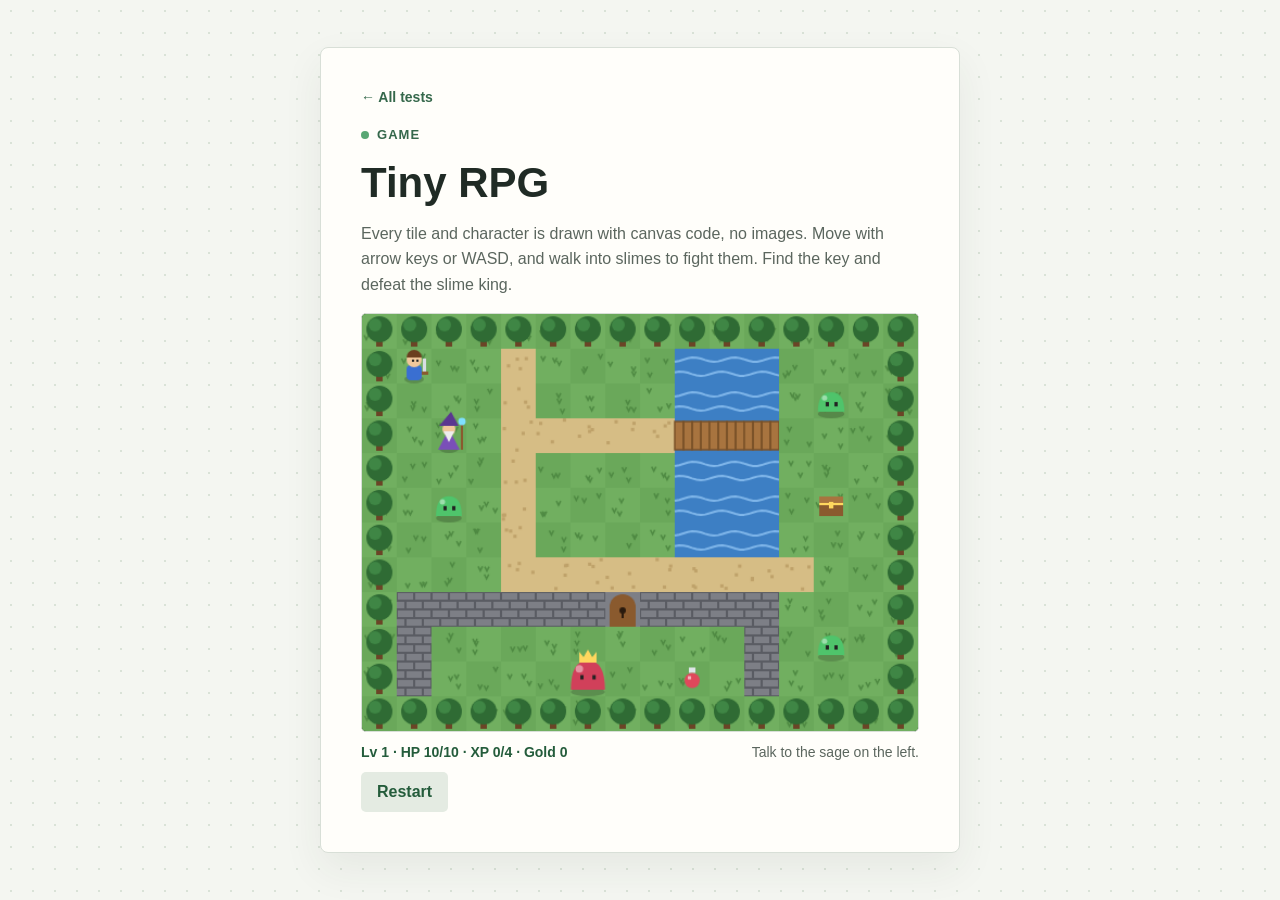
==== rpg/index.html @ cb792682 "test game" ====
<!doctype html>
<html lang="en">
<head>
  <meta charset="utf-8">
  <meta name="viewport" content="width=device-width, initial-scale=1">
  <meta name="theme-color" content="#f4f6f1">
  <title>Tiny RPG · Testing</title>
  <link rel="stylesheet" href="styles.css">
  <script src="script.js" defer></script>
</head>
<body>
  <main>
    <a class="back" href="../">← All tests</a>
    <br>
    <span class="status">Game</span>
    <h1>Tiny RPG</h1>
    <p>Every tile and character is drawn with canvas code, no images. Move with arrow keys or WASD, and walk into slimes to fight them. Find the key and defeat the slime king.</p>
    <canvas id="stage" width="512" height="384" aria-label="Top-down RPG game" tabindex="0"></canvas>
    <div class="hud" aria-live="polite">
      <span id="stats"></span>
      <span id="log"></span>
    </div>
    <div class="pad" aria-label="Movement controls">
      <button type="button" data-dir="up" aria-label="Up">▲</button>
      <button type="button" data-dir="left" aria-label="Left">◀</button>
      <button type="button" data-dir="down" aria-label="Down">▼</button>
      <button type="button" data-dir="right" aria-label="Right">▶</button>
    </div>
    <div class="row">
      <button id="restart" type="button" class="secondary">Restart</button>
    </div>
  </main>
</body>
</html>
---- rpg/styles.css ----
:root {
  color-scheme: light;
  font-family: "Trebuchet MS", sans-serif;
  background: #f4f6f1;
  color: #202b25;
}

* { box-sizing: border-box; }

body {
  min-height: 100vh;
  margin: 0;
  display: grid;
  place-items: center;
  padding: 24px;
  background-image: radial-gradient(#d9e2d7 1px, transparent 1px);
  background-size: 22px 22px;
}

main {
  width: min(100%, 640px);
  padding: 40px;
  border: 1px solid #d8dfd7;
  border-radius: 8px;
  background: #fffefa;
  box-shadow: 0 16px 40px #26392b12;
}

.back {
  display: inline-block;
  margin-bottom: 20px;
  color: #35684b;
  font-size: 14px;
  font-weight: 700;
  text-decoration: none;
}

.back:hover { text-decoration: underline; }

.status {
  display: inline-flex;
  align-items: center;
  gap: 8px;
  color: #35684b;
  font-size: 13px;
  font-weight: 700;
  text-transform: uppercase;
  letter-spacing: 0.08em;
}

.status::before {
  width: 8px;
  height: 8px;
  border-radius: 50%;
  background: #58a773;
  content: "";
}

h1 {
  margin: 18px 0 10px;
  font-size: clamp(30px, 7vw, 42px);
  line-height: 1.05;
}

p { color: #5b665e; line-height: 1.6; }

button {
  padding: 11px 16px;
  border: 0;
  border-radius: 5px;
  background: #245c3b;
  color: white;
  font: inherit;
  font-weight: 700;
  cursor: pointer;
}

button:hover { background: #19482d; }
button:focus-visible,
input:focus-visible,
textarea:focus-visible { outline: 3px solid #9dc9a8; outline-offset: 3px; }

button.secondary { background: #e4ebe2; color: #245c3b; }
button.secondary:hover { background: #d4dfd2; }

@media (max-width: 480px) {
  main { padding: 28px 24px; }
}

canvas {
  display: block;
  width: 100%;
  height: auto;
  margin-top: 16px;
  border: 1px solid #d8dfd7;
  border-radius: 5px;
  background: #1d2b22;
}
canvas:focus-visible { outline: 3px solid #9dc9a8; outline-offset: 3px; }
.hud {
  display: flex;
  flex-wrap: wrap;
  justify-content: space-between;
  gap: 8px;
  margin-top: 12px;
  font-size: 14px;
}
#stats { color: #245c3b; font-weight: 700; font-variant-numeric: tabular-nums; }
#log { color: #5b665e; }
.pad {
  display: grid;
  grid-template-columns: repeat(3, 52px);
  grid-template-areas: ". up ." "left down right";
  gap: 6px;
  justify-content: center;
  margin-top: 16px;
}
.pad button { padding: 12px 0; touch-action: manipulation; }
.pad [data-dir="up"] { grid-area: up; }
.pad [data-dir="left"] { grid-area: left; }
.pad [data-dir="down"] { grid-area: down; }
.pad [data-dir="right"] { grid-area: right; }
@media (hover: hover) and (pointer: fine) { .pad { display: none; } }
.row { display: flex; gap: 12px; margin-top: 12px; }
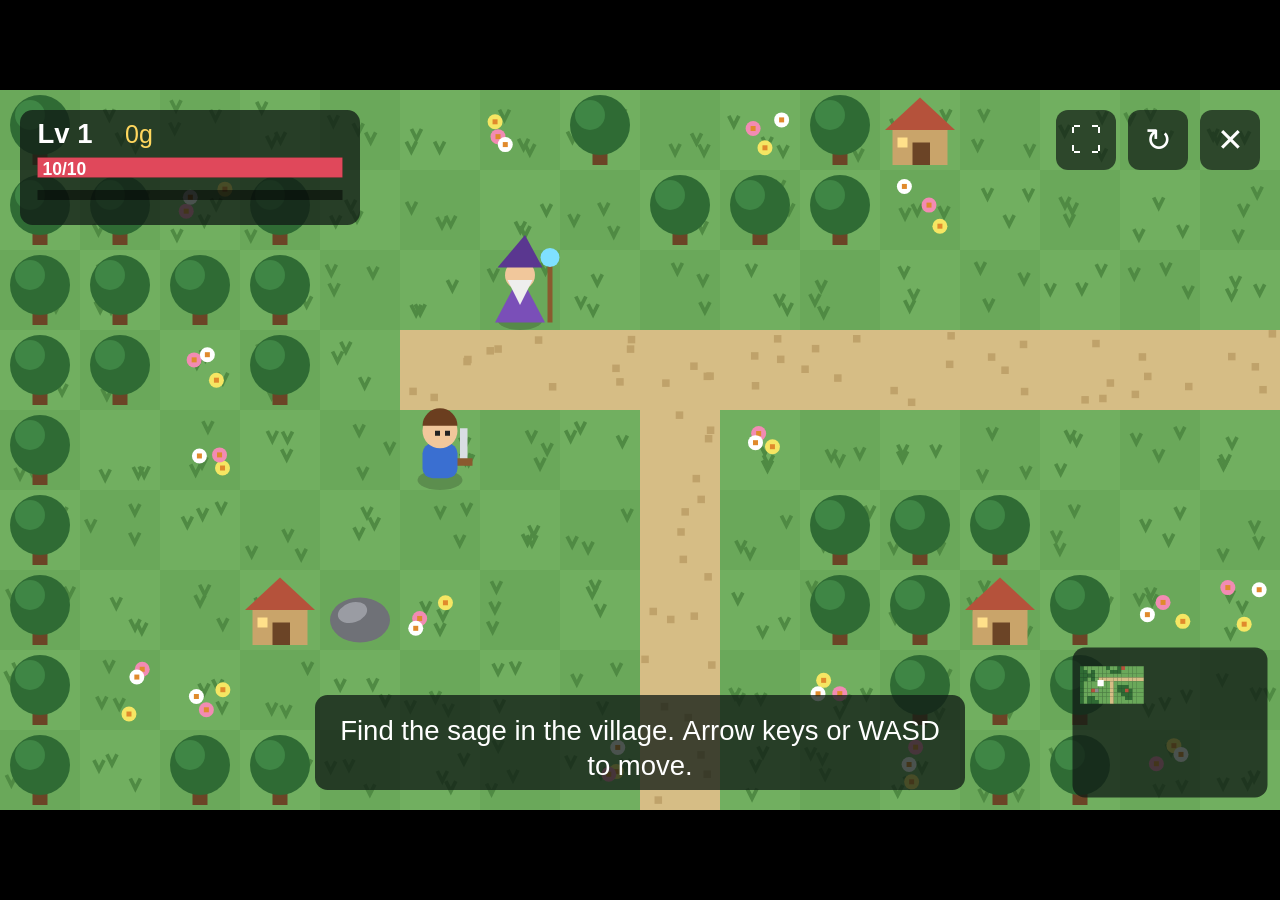
==== commit 5b1bf224: "game test changes" ====
--- a/rpg/index.html
+++ b/rpg/index.html
@@ -2,23 +2,19 @@
 <html lang="en">
 <head>
   <meta charset="utf-8">
-  <meta name="viewport" content="width=device-width, initial-scale=1">
-  <meta name="theme-color" content="#f4f6f1">
+  <meta name="viewport" content="width=device-width, initial-scale=1, viewport-fit=cover">
+  <meta name="theme-color" content="#000000">
   <title>Tiny RPG · Testing</title>
   <link rel="stylesheet" href="styles.css">
   <script src="script.js" defer></script>
 </head>
 <body>
-  <main>
-    <a class="back" href="../">← All tests</a>
-    <br>
-    <span class="status">Game</span>
-    <h1>Tiny RPG</h1>
-    <p>Every tile and character is drawn with canvas code, no images. Move with arrow keys or WASD, and walk into slimes to fight them. Find the key and defeat the slime king.</p>
-    <canvas id="stage" width="512" height="384" aria-label="Top-down RPG game" tabindex="0"></canvas>
-    <div class="hud" aria-live="polite">
-      <span id="stats"></span>
-      <span id="log"></span>
+  <div id="stage">
+    <canvas id="game" aria-label="Top-down RPG. Move with arrow keys or WASD, walk into slimes to fight." tabindex="0"></canvas>
+    <div class="buttons">
+      <button id="fullscreen" type="button" aria-label="Toggle fullscreen" hidden>⛶</button>
+      <button id="restart" type="button" aria-label="Restart">↻</button>
+      <a href="../" aria-label="Back to all tests">✕</a>
     </div>
     <div class="pad" aria-label="Movement controls">
       <button type="button" data-dir="up" aria-label="Up">▲</button>
@@ -26,9 +22,10 @@
       <button type="button" data-dir="down" aria-label="Down">▼</button>
       <button type="button" data-dir="right" aria-label="Right">▶</button>
     </div>
-    <div class="row">
-      <button id="restart" type="button" class="secondary">Restart</button>
-    </div>
-  </main>
+  </div>
+  <div class="rotate" role="alert">
+    <span>⟳</span>
+    Rotate your device to landscape
+  </div>
 </body>
 </html>
--- a/rpg/styles.css
+++ b/rpg/styles.css
@@ -1,124 +1,116 @@
+/* The game area is always an exact 16:9 rectangle, as large as fits.
+   script.js sets #stage's size and --u (one tile, in CSS px). */
 :root {
-  color-scheme: light;
+  color-scheme: dark;
   font-family: "Trebuchet MS", sans-serif;
-  background: #f4f6f1;
-  color: #202b25;
+  --u: 40px;
 }
 
 * { box-sizing: border-box; }
 
+html, body {
+  height: 100%;
+  margin: 0;
+  overflow: hidden;
+  background: #000;
+}
+
 body {
-  min-height: 100vh;
-  margin: 0;
   display: grid;
   place-items: center;
-  padding: 24px;
-  background-image: radial-gradient(#d9e2d7 1px, transparent 1px);
-  background-size: 22px 22px;
 }
 
-main {
-  width: min(100%, 640px);
-  padding: 40px;
-  border: 1px solid #d8dfd7;
-  border-radius: 8px;
-  background: #fffefa;
-  box-shadow: 0 16px 40px #26392b12;
-}
-
-.back {
-  display: inline-block;
-  margin-bottom: 20px;
-  color: #35684b;
-  font-size: 14px;
-  font-weight: 700;
-  text-decoration: none;
-}
-
-.back:hover { text-decoration: underline; }
-
-.status {
-  display: inline-flex;
-  align-items: center;
-  gap: 8px;
-  color: #35684b;
-  font-size: 13px;
-  font-weight: 700;
-  text-transform: uppercase;
-  letter-spacing: 0.08em;
-}
-
-.status::before {
-  width: 8px;
-  height: 8px;
-  border-radius: 50%;
-  background: #58a773;
-  content: "";
-}
-
-h1 {
-  margin: 18px 0 10px;
-  font-size: clamp(30px, 7vw, 42px);
-  line-height: 1.05;
-}
-
-p { color: #5b665e; line-height: 1.6; }
-
-button {
-  padding: 11px 16px;
-  border: 0;
-  border-radius: 5px;
-  background: #245c3b;
-  color: white;
-  font: inherit;
-  font-weight: 700;
-  cursor: pointer;
-}
-
-button:hover { background: #19482d; }
-button:focus-visible,
-input:focus-visible,
-textarea:focus-visible { outline: 3px solid #9dc9a8; outline-offset: 3px; }
-
-button.secondary { background: #e4ebe2; color: #245c3b; }
-button.secondary:hover { background: #d4dfd2; }
-
-@media (max-width: 480px) {
-  main { padding: 28px 24px; }
+#stage {
+  position: relative;
+  touch-action: none;
+  user-select: none;
+  -webkit-user-select: none;
 }
 
 canvas {
   display: block;
   width: 100%;
-  height: auto;
-  margin-top: 16px;
-  border: 1px solid #d8dfd7;
-  border-radius: 5px;
-  background: #1d2b22;
+  height: 100%;
+  outline: none;
 }
-canvas:focus-visible { outline: 3px solid #9dc9a8; outline-offset: 3px; }
-.hud {
+
+.buttons {
+  position: absolute;
+  top: calc(var(--u) * 0.25);
+  right: calc(var(--u) * 0.25);
   display: flex;
-  flex-wrap: wrap;
-  justify-content: space-between;
-  gap: 8px;
-  margin-top: 12px;
-  font-size: 14px;
+  gap: calc(var(--u) * 0.15);
 }
-#stats { color: #245c3b; font-weight: 700; font-variant-numeric: tabular-nums; }
-#log { color: #5b665e; }
+
+.buttons button,
+.buttons a,
+.pad button {
+  display: grid;
+  place-items: center;
+  padding: 0;
+  border: 0;
+  border-radius: calc(var(--u) * 0.15);
+  background: #0f1a14b0;
+  color: #fff;
+  font: inherit;
+  text-decoration: none;
+  cursor: pointer;
+}
+
+.buttons button,
+.buttons a {
+  width: calc(var(--u) * 0.75);
+  height: calc(var(--u) * 0.75);
+  font-size: calc(var(--u) * 0.4);
+}
+
+.buttons button:hover,
+.buttons a:hover { background: #245c3bd0; }
+
+button:focus-visible,
+a:focus-visible { outline: 2px solid #9dc9a8; outline-offset: 2px; }
+
 .pad {
-  display: grid;
-  grid-template-columns: repeat(3, 52px);
+  position: absolute;
+  left: calc(var(--u) * 0.3);
+  bottom: calc(var(--u) * 0.3);
+  display: none;
+  grid-template-columns: repeat(3, calc(var(--u) * 1.1));
+  grid-template-rows: repeat(2, calc(var(--u) * 1.1));
   grid-template-areas: ". up ." "left down right";
-  gap: 6px;
-  justify-content: center;
-  margin-top: 16px;
+  gap: calc(var(--u) * 0.1);
 }
-.pad button { padding: 12px 0; touch-action: manipulation; }
+
+.pad button {
+  font-size: calc(var(--u) * 0.45);
+  touch-action: none;
+}
+
+.pad button:active { background: #245c3bd0; }
 .pad [data-dir="up"] { grid-area: up; }
 .pad [data-dir="left"] { grid-area: left; }
 .pad [data-dir="down"] { grid-area: down; }
 .pad [data-dir="right"] { grid-area: right; }
-@media (hover: hover) and (pointer: fine) { .pad { display: none; } }
-.row { display: flex; gap: 12px; margin-top: 12px; }
+
+@media (pointer: coarse) { .pad { display: grid; } }
+
+.rotate {
+  position: fixed;
+  inset: 0;
+  display: none;
+  flex-direction: column;
+  align-items: center;
+  justify-content: center;
+  gap: 16px;
+  padding: 24px;
+  background: #000;
+  color: #fff;
+  font-size: 18px;
+  text-align: center;
+}
+
+.rotate span { font-size: 56px; }
+
+@media (orientation: portrait) and (pointer: coarse) {
+  .rotate { display: flex; }
+}
